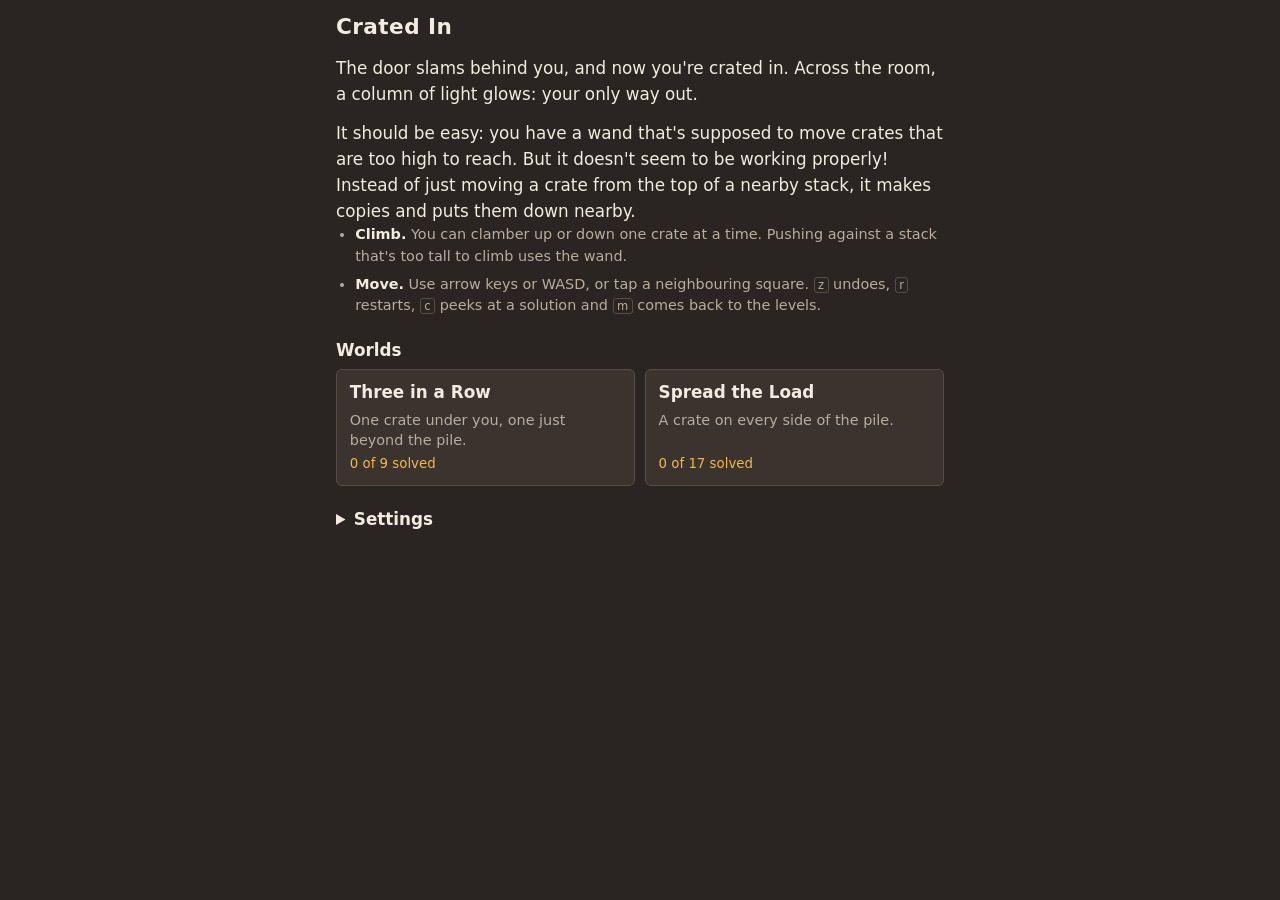
==== index.html @ 0abfaa43 "Removed the equalise world from the main page; added a settings panel inside levels. Co-Authored-By:" ====
<!doctype html>
<html lang="en">
  <head>
    <meta charset="utf-8" />
    <meta name="viewport" content="width=device-width, initial-scale=1" />
    <title>Crated In</title>
    <link rel="stylesheet" href="styles.css?v=20261001a" />
    <script defer src="src/engine.js?v=20261001a"></script>
    <script defer src="src/levels/levels.js?v=20260929a"></script>
    <script defer src="src/levels/levels-linepush-intro.js?v=20261001c"></script>
    <script defer src="src/levels/levels-linepush.js?v=20261001b"></script>
    <script defer src="src/worlds.js?v=20261001f"></script>
    <script defer src="src/game.js?v=20261001d"></script>
  </head>
  <body>
    <main>
      <!-- Home screen: the story, the basics, then one card per world (levels.js etc.
           are grouped into worlds in src/worlds.js), then settings. -->
      <section id="menu-screen">
        <header>
          <h1>Crated In</h1>
        </header>

        <div class="story">
          <p>
            The door slams behind you, and now you're crated in. Across the room, a column of light glows: your
            only way out.
          </p>
          <p>
            It should be easy: you have a wand that's supposed to move crates that are too high to reach. But it
            doesn't seem to be working properly! Instead of just moving a crate from the top of a nearby stack,
            it makes copies and puts them down nearby.
          </p>
        </div>

        <ul class="howto">
          <li>
            <strong>Climb.</strong> You can clamber up or down one crate at a time. Pushing against a stack
            that's too tall to climb uses the wand.
          </li>
          <li>
            <strong>Move.</strong> Use arrow keys or WASD, or tap a neighbouring square. <kbd>z</kbd> undoes,
            <kbd>r</kbd> restarts, <kbd>c</kbd> peeks at a solution and <kbd>m</kbd> comes back to the levels.
          </li>
        </ul>

        <h2>Worlds</h2>
        <div id="world-list"></div>

        <details class="panel">
          <summary>Settings</summary>
          <div id="home-settings">
          <div class="settings" id="settings">
            <label><input type="checkbox" id="opt-gentle" /> Gentle mode (a drop that's too far is just blocked)</label>
            <label><input type="checkbox" id="opt-hints" /> Show move hints (colour each neighbouring square: <span class="key walk">walk</span> <span class="key push">push</span> <span class="key drop">drop</span>)</label>
          </div>
          </div>
        </details>
      </section>

      <!-- World screen: how this world's push works, then its level sets. -->
      <section id="world-screen" hidden>
        <header>
          <button type="button" id="worlds-button">&larr; Worlds</button>
          <p id="world-title"></p>
        </header>
        <div id="world-rule" class="story"></div>
        <div id="world-levels"></div>
      </section>

      <!-- Play screen: one room at a time. -->
      <section id="play-screen" hidden>
        <header>
          <button type="button" id="menu-button">&larr; Levels</button>
          <p id="room-title"></p>
        </header>

        <div class="room">
          <svg id="board" role="img" aria-label="The room, seen from above"></svg>
        </div>

        <p id="message" role="status"></p>

        <div class="bar">
          <button type="button" id="undo">Undo (z)</button>
          <button type="button" id="restart">Restart (r)</button>
          <button type="button" id="settings-button" aria-expanded="false" aria-controls="play-settings">Settings</button>
          <span id="counts"></span>
        </div>

        <!-- The home screen's settings move in here while you play (see game.js). -->
        <div id="play-settings" hidden></div>

        <p id="cheat-status" role="status"></p>
      </section>
    </main>
  </body>
</html>
---- styles.css ----
:root {
  color-scheme: light;
  --page: #2a2522;
  --panel: #3a332e;
  --ink: #f2ebe0;
  --muted: #b9ada0;
  --accent: #f0b84a;
  --danger: #ff8a5c;
  --line: #564d45;
  --font: system-ui, -apple-system, "Segoe UI", Roboto, sans-serif;
}

* {
  box-sizing: border-box;
}

body {
  margin: 0;
  background: var(--page);
  color: var(--ink);
  font-family: var(--font);
  line-height: 1.4;
}

main {
  max-width: 40rem;
  margin: 0 auto;
  padding: 0.75rem 1rem 2rem;
}

header {
  display: flex;
  flex-wrap: wrap;
  align-items: baseline;
  justify-content: space-between;
  gap: 0.25rem 1rem;
}

h1 {
  margin: 0;
  font-size: 1.35rem;
  letter-spacing: 0.02em;
}

#room-title {
  margin: 0;
  color: var(--muted);
  font-size: 0.95rem;
}

.room {
  margin-top: 0.6rem;
  background: #171412;
  border-radius: 10px;
  padding: 0.25rem;
  box-shadow: inset 0 0 0 1px var(--line);
}

#board {
  display: block;
  width: 100%;
  height: auto;
  touch-action: manipulation;
  user-select: none;
}

#message {
  min-height: 2.6em;
  margin: 0.6rem 0 0.4rem;
  color: var(--ink);
}

#message.won {
  color: var(--accent);
  font-weight: 600;
}

#message.died {
  color: var(--danger);
}

.bar {
  display: flex;
  flex-wrap: wrap;
  gap: 0.5rem;
  align-items: center;
}

button,
select {
  font: inherit;
  color: var(--ink);
  background: var(--panel);
  border: 1px solid var(--line);
  border-radius: 6px;
  padding: 0.4rem 0.8rem;
}

button {
  cursor: pointer;
}

button:disabled {
  opacity: 0.45;
  cursor: default;
}

kbd {
  font: inherit;
  font-size: 0.8em;
  padding: 0 0.3em;
  border: 1px solid var(--line);
  border-radius: 3px;
  color: var(--muted);
}

#counts {
  margin-left: auto;
  color: var(--muted);
  font-size: 0.9rem;
}

#cheat-status {
  min-height: 1.4em;
  margin: 0.5rem 0 0;
  font-size: 0.9rem;
  color: var(--accent);
}

#cheat-status.dead {
  color: var(--danger);
  font-weight: 600;
}

[hidden] {
  display: none !important;
}

h2 {
  margin: 1.4rem 0 0.4rem;
  font-size: 1.05rem;
}

#progress {
  color: var(--muted);
  font-size: 0.9rem;
  font-weight: 400;
}

.story p {
  margin: 0.8rem 0 0;
  font-size: 1.05rem;
  line-height: 1.55;
}

.howto {
  margin: 0;
  padding-left: 1.2rem;
  color: var(--muted);
  font-size: 0.9rem;
  line-height: 1.5;
}

.howto li + li {
  margin-top: 0.4rem;
}

.howto strong {
  color: var(--ink);
}

.settings label {
  display: flex;
  gap: 0.5rem;
  align-items: center;
  margin: 0.5rem 0;
  color: var(--muted);
  font-size: 0.9rem;
}

#level-grid {
  display: grid;
  grid-template-columns: repeat(auto-fill, minmax(4.5rem, 1fr));
  gap: 0.5rem;
}

.level-tile {
  position: relative;
  aspect-ratio: 1;
  padding: 0;
  font-size: 1.4rem;
  font-weight: 700;
}

.level-tile:hover {
  border-color: var(--accent);
}

/* The first level you haven't solved yet. */
.level-tile.next {
  border: 2px solid var(--accent);
}

.level-tile.solved {
  background: #4a4030;
  color: var(--accent);
}

.level-tile .tick {
  position: absolute;
  top: 0.2rem;
  right: 0.35rem;
  font-size: 0.8rem;
}

#menu-button {
  padding: 0.3rem 0.7rem;
}

/* Test page extras. */
.howto {
  color: var(--muted);
  font-size: 0.9rem;
}

.level-tile.candidate {
  border-style: dashed;
}

#cheat[aria-pressed="true"] {
  border-color: var(--accent);
  color: var(--accent);
}

/* Move-hint colours (walk/push/drop): used by the "Show move hints" setting on
   both pages, and always on in the test page. */
.key {
  padding: 0 0.35em;
  border-radius: 3px;
  color: #10100f;
  font-size: 0.85em;
  font-weight: 600;
}

.key.walk {
  background: #009e73;
}

.key.push {
  background: #e69f00;
}

.key.drop {
  background: #d55e00;
}

#room-title:empty {
  display: none;
}

/* Main page: world cards on the home screen and the world screen. The cards
   flow into as many columns as fit, so more worlds just add cards. */
#world-list {
  display: grid;
  grid-template-columns: repeat(auto-fill, minmax(13rem, 1fr));
  gap: 0.6rem;
}

.world-card {
  display: flex;
  flex-direction: column;
  align-items: flex-start;
  gap: 0.3rem;
  padding: 0.7rem 0.8rem;
  text-align: left;
}

.world-card:hover {
  border-color: var(--accent);
}

.world-card strong {
  font-size: 1.05rem;
}

.world-card span {
  color: var(--muted);
  font-size: 0.9rem;
}

.world-card small {
  margin-top: auto;
  color: var(--accent);
}

#world-title {
  margin: 0;
  color: var(--muted);
  font-size: 0.95rem;
}

.level-grid {
  display: grid;
  grid-template-columns: repeat(auto-fill, minmax(4.5rem, 1fr));
  gap: 0.5rem;
}

.group-blurb {
  margin: 0 0 0.5rem;
  color: var(--muted);
  font-size: 0.9rem;
}

.panel {
  margin-top: 1.4rem;
}

.panel summary {
  cursor: pointer;
  font-size: 1.05rem;
  font-weight: 600;
}

#play-settings {
  margin-top: 0.6rem;
  padding: 0.2rem 0.8rem;
  background: var(--panel);
  border: 1px solid var(--line);
  border-radius: 6px;
}
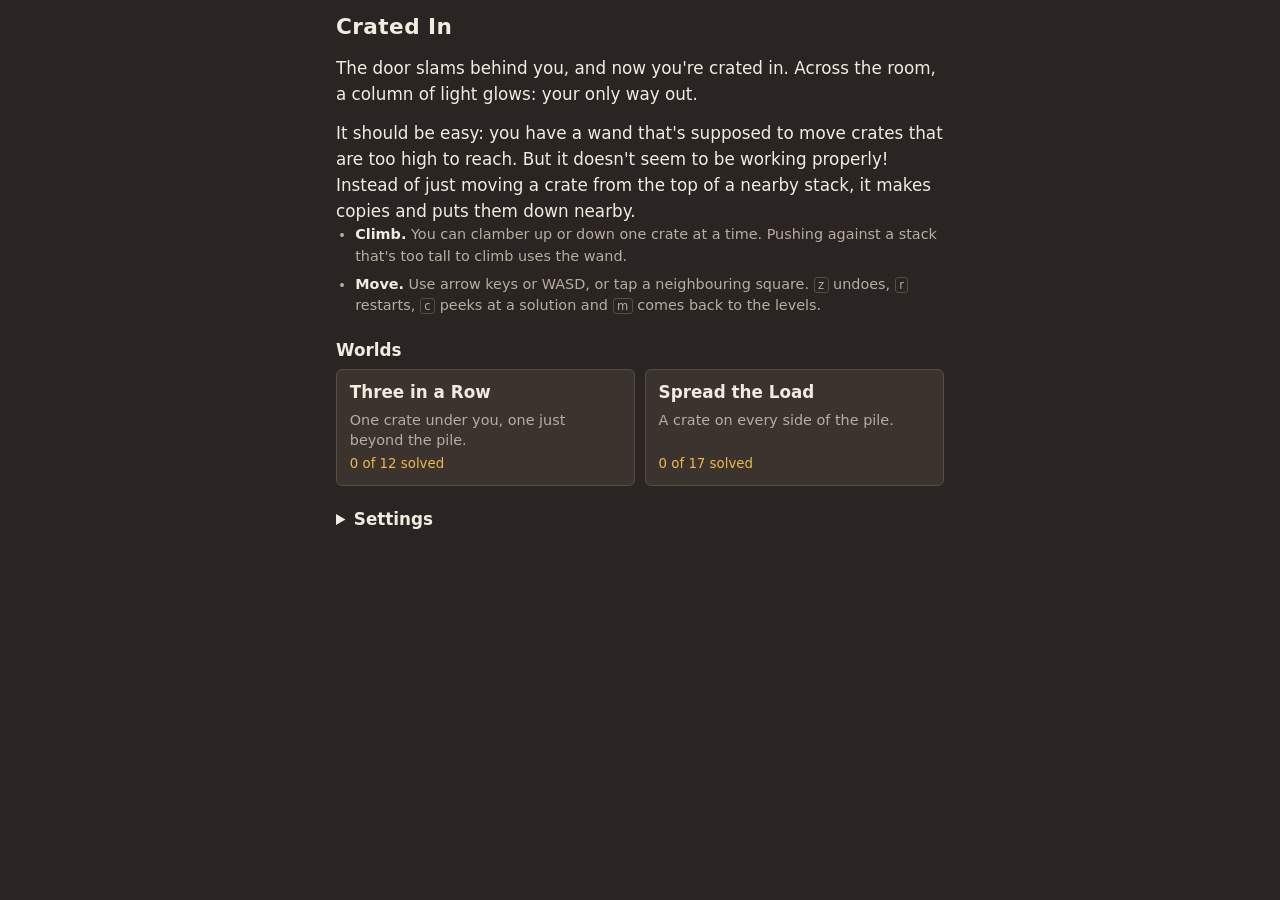
==== commit 45e164ec: "Added three corner-room levels to Three in a Row, from the pool search; level search scripts." ====
--- a/index.html
+++ b/index.html
@@ -8,9 +8,9 @@
     <script defer src="src/engine.js?v=20261001a"></script>
     <script defer src="src/levels/levels.js?v=20260929a"></script>
     <script defer src="src/levels/levels-linepush-intro.js?v=20261001c"></script>
-    <script defer src="src/levels/levels-linepush.js?v=20261001b"></script>
+    <script defer src="src/levels/levels-linepush.js?v=20261002b"></script>
     <script defer src="src/worlds.js?v=20261001f"></script>
-    <script defer src="src/game.js?v=20261001d"></script>
+    <script defer src="src/game.js?v=20261001e"></script>
   </head>
   <body>
     <main>
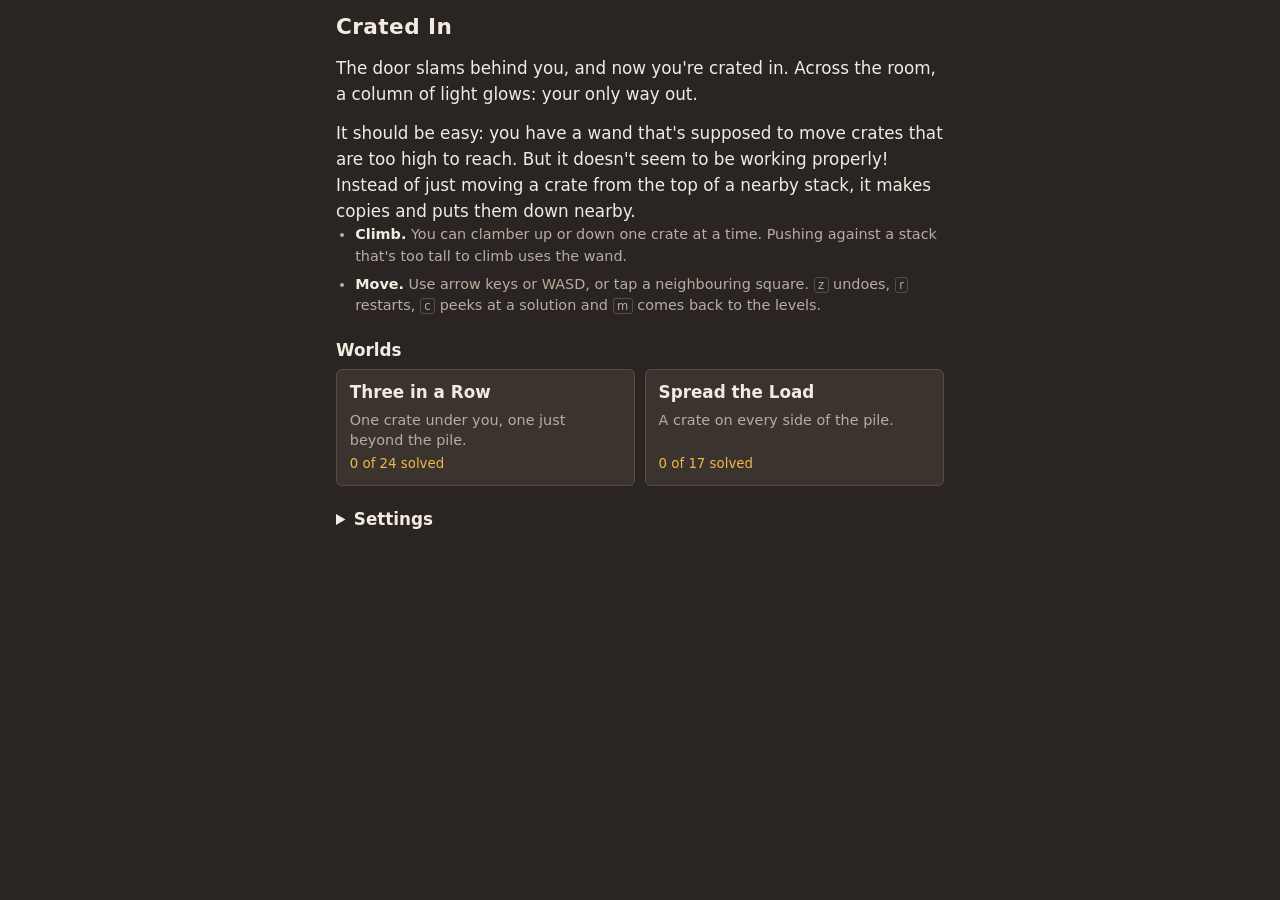
==== commit 16c0a7e9: "Added the walkable-room goal (generator, pool, play), and the rest of the pool levels to Three in a " ====
--- a/index.html
+++ b/index.html
@@ -5,12 +5,12 @@
     <meta name="viewport" content="width=device-width, initial-scale=1" />
     <title>Crated In</title>
     <link rel="stylesheet" href="styles.css?v=20261001a" />
-    <script defer src="src/engine.js?v=20261001a"></script>
+    <script defer src="src/engine.js?v=20261002b"></script>
     <script defer src="src/levels/levels.js?v=20260929a"></script>
     <script defer src="src/levels/levels-linepush-intro.js?v=20261001c"></script>
-    <script defer src="src/levels/levels-linepush.js?v=20261002b"></script>
+    <script defer src="src/levels/levels-linepush.js?v=20261002c"></script>
     <script defer src="src/worlds.js?v=20261001f"></script>
-    <script defer src="src/game.js?v=20261001e"></script>
+    <script defer src="src/game.js?v=20261002n"></script>
   </head>
   <body>
     <main>
@@ -52,7 +52,7 @@
           <div id="home-settings">
           <div class="settings" id="settings">
             <label><input type="checkbox" id="opt-gentle" /> Gentle mode (a drop that's too far is just blocked)</label>
-            <label><input type="checkbox" id="opt-hints" /> Show move hints (colour each neighbouring square: <span class="key walk">walk</span> <span class="key push">push</span> <span class="key drop">drop</span>)</label>
+            <label><input type="checkbox" id="opt-hints" /> Show move hints (a green line joins every square you can walk to; neighbours you would <span class="key push">push</span> or <span class="key drop">drop</span> from are coloured)</label>
           </div>
           </div>
         </details>
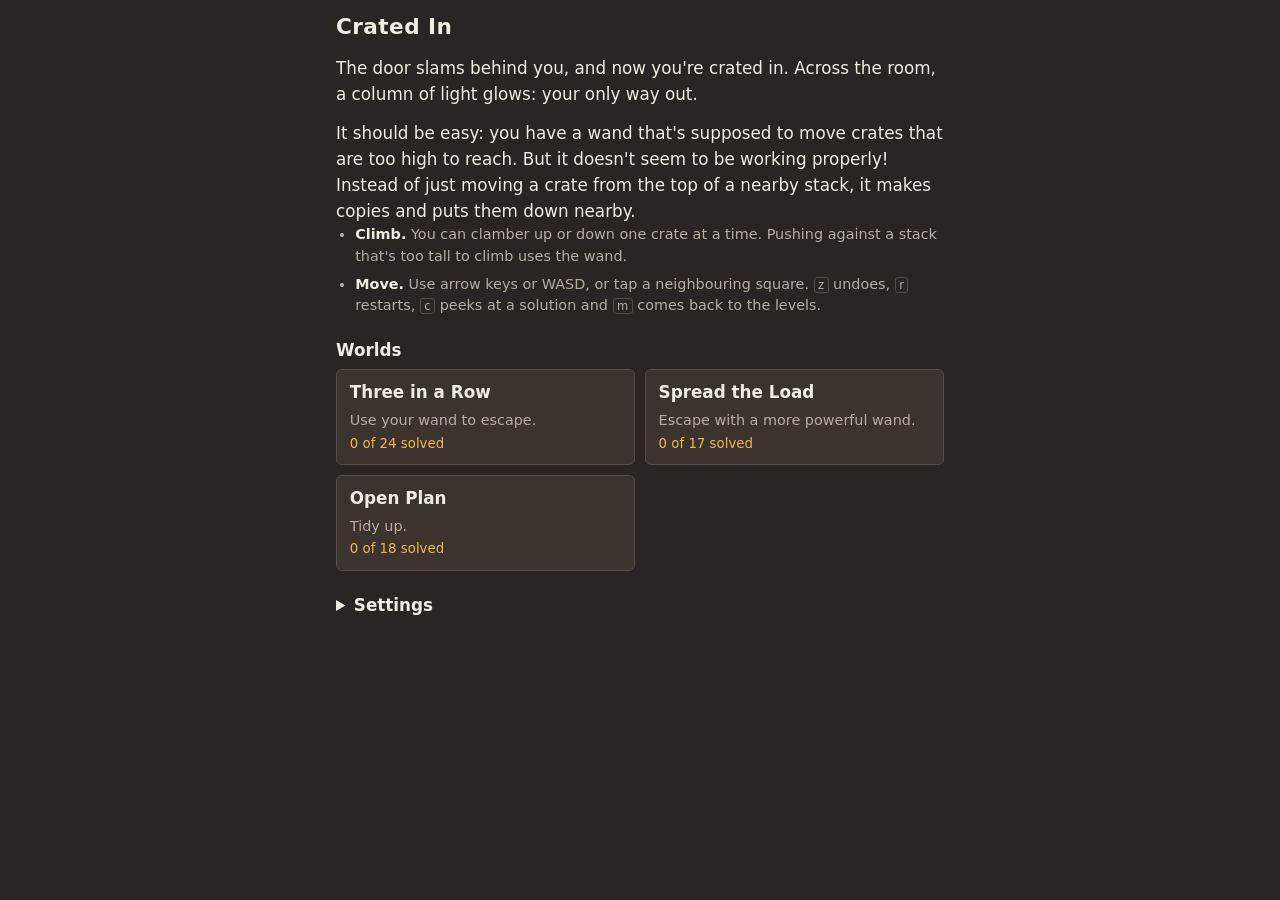
==== commit 2a69a6d5: "Added Open Plan, the walkable-room world, to the main page. Co-Authored-By: Claude Sonnet 5.5 <norep" ====
--- a/index.html
+++ b/index.html
@@ -9,8 +9,11 @@
     <script defer src="src/levels/levels.js?v=20260929a"></script>
     <script defer src="src/levels/levels-linepush-intro.js?v=20261001c"></script>
     <script defer src="src/levels/levels-linepush.js?v=20261002c"></script>
-    <script defer src="src/worlds.js?v=20261001f"></script>
-    <script defer src="src/game.js?v=20261002n"></script>
+    <script defer src="src/levels/levels-walkable-intro.js?v=20261002a"></script>
+    <script defer src="src/levels/levels-walkable.js?v=20261002b"></script>
+    <script defer src="src/worlds.js?v=20261002c"></script>
+    <script defer src="src/gnomes.js?v=20261002b"></script>
+    <script defer src="src/game.js?v=20261002r"></script>
   </head>
   <body>
     <main>
